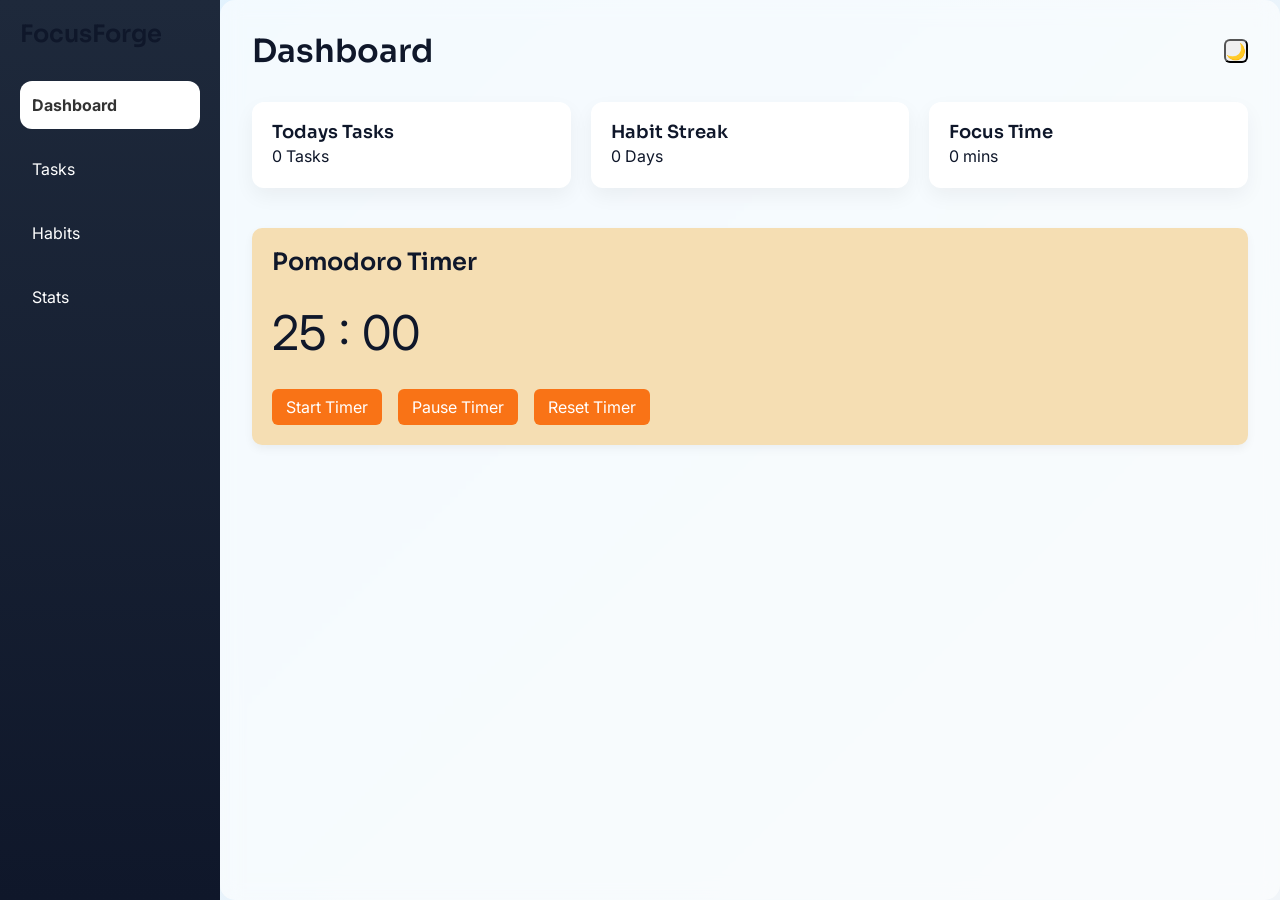
==== index.html @ 626f85b6 "Initial FocusForge project" ====
<!DOCTYPE html>
<html lang="en">
    <head>
        <meta charset="UTF-8">
        <title>FocusForge - Productivity Tracker</title>
        <link rel="preconnect" href="https://fonts.googleapis.com">
        <link rel="preconnect" href="https://fonts.gstatic.com" crossorigin>
        <link href="https://fonts.googleapis.com/css2?family=Inter:wght@400;500;600;700&family=Sora:wght@500;600;700&display=swap" rel="stylesheet">
        <link rel="stylesheet" href="css/tokens.css">
        <link rel="stylesheet" href="css/base.css">
        <link rel="stylesheet" href="css/app.css">
    </head>
    <body>
        <div class="container">
            <aside class="sidebar">
                <h2 class="logo">FocusForge</h2>
                <nav>
                    <ul>
                        <li><a href="index.html" class="active">Dashboard</a></li>
                        <li><a href="tasks.html">Tasks</a></li>
                        <li><a href="habits.html">Habits</a></li>
                        <li><a href="stats.html">Stats</a></li>
                    </ul>
                </nav>
            </aside>
            <main class="main-content">

                <header>
                    <h1>Dashboard</h1>
                    <button id="darkModeToggle" class="darkmode">🌙</button>
                </header>

                <section class="cards">
                    <div class="card">
                        <h3>Todays Tasks</h3>
                        <p id="taskCount">0 Tasks</p>
                    </div>
                    <div class="card">
                        <h3>Habit Streak</h3>
                        <p id="streakCount" class="streakCount">0 Days</p>
                    </div>
                    <div class="card">
                        <h3>Focus Time</h3> 
                        <p id="focusTime" class="focusTime">0 mins</p>
                    </div>
                </section>

                
                <section class="pomodoro">
                    <h2>Pomodoro Timer</h2>

                    <div class="timer-display">
                        <span id="minutes">25</span>  :
                        <span id="seconds">00</span>
                    </div>

                    <div class="timer-buttons">
                        <button id="startTimer">Start Timer</button>
                        <button id="pauseTimer">Pause Timer</button>
                        <button id="resetTimer">Reset Timer</button>
                    </div>
                </section>

            </main>
        </div>

        <script src="js/app.js"></script>
    </body>
</html>
---- css/tokens.css ----
/* =========================================================
   FocusForge Design Tokens
   "Forge your focus. Build your discipline."

   This file defines the entire visual foundation as CSS
   custom properties. No component styling lives here —
   base.css and app.css consume these variables instead of
   hardcoding colors/sizes, so future pages (and future
   redesign phases) inherit the same system automatically.

   THEME ARCHITECTURE
   -------------------
   :root       → light theme (default)
   body.dark   → dark theme overrides

   Every color a component needs is expressed as a semantic
   variable (e.g. --bg-surface, --text-primary) rather than
   raw hex values. Components reference the semantic name;
   only this file needs to change to re-theme the whole app.
   ========================================================= */

:root {
    /* ---------------------------------------------------
       1. BRAND PALETTE (raw values — not used directly by
          components; semantic tokens below reference these)
       --------------------------------------------------- */
    --navy-950: #020617;
    --navy-900: #0f172a;
    --navy-800: #1e293b;
    --navy-700: #334155;
    --navy-600: #475569;
    --navy-500: #64748b;

    --gold-500: #f59e0b;   /* forge-gold: primary brand accent */
    --gold-600: #d97706;   /* forge-gold hover/active           */

    --blue-400: #38bdf8;   /* secondary accent (existing brand blue) */
    --blue-500: #0ea5e9;   /* secondary accent hover                 */

    --green-500: #22c55e;
    --green-600: #16a34a;
    --orange-500: #f97316;
    --orange-600: #ea580c;
    --red-500: #ef4444;
    --red-600: #dc2626;

    --wheat: #f5deb3;      /* warm accent used by the Pomodoro card */
    --white: #ffffff;

    /* ---------------------------------------------------
       2. SEMANTIC COLOR TOKENS — LIGHT THEME (default)
       --------------------------------------------------- */
    --bg-page: linear-gradient(135deg, #e0f2fe, #f1f5f9);
    --bg-surface: var(--white);           /* cards, list items, canvas */
    --bg-surface-elevated: var(--white);  /* reserved for raised UI    */
    --bg-main-content: rgba(255, 255, 255, 0.6);
    --bg-pomodoro: var(--wheat);
    --bg-stats-summary: transparent;      /* inherits main-content bg  */

    --bg-sidebar: linear-gradient(180deg, var(--navy-800), var(--navy-900));
    --text-sidebar: var(--wheat);         /* sidebar text stays warm in both themes */

    --text-primary: var(--navy-900);
    --text-secondary: var(--navy-700);
    --text-muted: var(--navy-500);

    --border-color: #e2e8f0;

    --accent-gold: var(--gold-500);
    --accent-gold-hover: var(--gold-600);
    --accent-blue: var(--blue-400);
    --accent-blue-hover: var(--blue-500);

    --color-success: var(--green-500);
    --color-success-hover: var(--green-600);
    --color-warning: var(--orange-500);
    --color-warning-hover: var(--orange-600);
    --color-danger: var(--red-500);
    --color-danger-hover: var(--red-600);

    --input-bg: var(--white);
    --input-text: var(--text-primary);
    --input-border: #cccccc;

    --nav-link-text: var(--white);
    --nav-active-bg: var(--white);
    --nav-active-text: #333333;

    --filter-btn-bg: #e2e8f0;
    --filter-btn-text: var(--text-primary);
    --filter-btn-hover-bg: #cbd5e1;
    --filter-btn-active-bg: var(--accent-blue);
    --filter-btn-active-text: var(--white);

    --shadow-color: rgba(0, 0, 0, 0.05);
    --shadow-color-strong: rgba(0, 0, 0, 0.08);

    /* ---------------------------------------------------
       3. TYPOGRAPHY
       --------------------------------------------------- */
    --font-display: "Sora", "Segoe UI", Arial, Helvetica, sans-serif;
    --font-body: "Inter", "Segoe UI", Arial, Helvetica, sans-serif;

    --fs-h1: 2rem;        /* 32px */
    --fs-h2: 1.5rem;      /* 24px */
    --fs-h3: 1.125rem;    /* 18px */
    --fs-body: 1rem;      /* 16px */
    --fs-small: 0.875rem; /* 14px */
    --fs-xs: 0.8125rem;   /* 13px — filter buttons */
    --fs-timer: 3rem;     /* 48px — Pomodoro display */

    --fw-regular: 400;
    --fw-medium: 500;
    --fw-semibold: 600;
    --fw-bold: 700;

    --lh-tight: 1.2;
    --lh-normal: 1.5;
    --lh-relaxed: 1.7;

    /* ---------------------------------------------------
       4. SPACING SCALE
       --------------------------------------------------- */
    --space-1: 4px;
    --space-2: 8px;
    --space-3: 12px;
    --space-4: 16px;
    --space-5: 20px;
    --space-6: 24px;
    --space-7: 32px;
    --space-8: 40px;

    /* ---------------------------------------------------
       5. RADIUS SCALE
       --------------------------------------------------- */
    --radius-sm: 6px;    /* inputs, small buttons        */
    --radius-md: 10px;   /* pomodoro panel                */
    --radius-lg: 12px;   /* cards, list items              */
    --radius-xl: 15px;   /* main content panel              */
    --radius-pill: 20px; /* filter buttons                  */

    /* ---------------------------------------------------
       6. SHADOWS (restrained — 4 depths only)
       --------------------------------------------------- */
    --shadow-sm: 0 4px 10px var(--shadow-color);
    --shadow-md: 0 6px 15px var(--shadow-color);
    --shadow-lg: 0 8px 20px var(--shadow-color);
    --shadow-lg-hover: 0 12px 25px var(--shadow-color-strong);

    /* ---------------------------------------------------
       7. MOTION SCALE
       --------------------------------------------------- */
    --duration-fast: 0.15s;
    --duration-normal: 0.2s; /* matches the app's existing global transition */
    --duration-slow: 0.4s;
    --ease-standard: ease-in-out;

    /* ---------------------------------------------------
       8. FOCUS RING (accessibility)
       --------------------------------------------------- */
    --focus-ring-color: var(--gold-500);
    --focus-ring-width: 3px;
    --focus-ring-offset: 2px;

    /* ---------------------------------------------------
       9. SELECTION
       --------------------------------------------------- */
    --selection-bg: var(--gold-500);
    --selection-text: var(--navy-900);
}

/* =========================================================
   DARK THEME OVERRIDES
   Only semantic tokens are redefined here — no component
   selectors. Every component that consumes these variables
   automatically re-themes correctly.
   ========================================================= */
body.dark {
    --bg-page: linear-gradient(135deg, var(--navy-900), var(--navy-800));
    --bg-surface: var(--navy-800);
    --bg-surface-elevated: var(--navy-800);
    --bg-main-content: rgba(30, 41, 59, 0.6);
    --bg-pomodoro: var(--navy-800);
    --bg-stats-summary: var(--navy-800);

    --bg-sidebar: var(--navy-950);

    --text-primary: #f1f5f9;
    --text-secondary: #cbd5e1;
    --text-muted: rgba(241, 245, 249, 0.7);

    --border-color: var(--navy-600);

    --input-bg: var(--navy-700);
    --input-text: var(--white);
    --input-border: var(--navy-600);

    --nav-active-bg: var(--navy-700);
    --nav-active-text: #f1f5f9;

    --filter-btn-bg: var(--navy-700);
    --filter-btn-text: var(--white);
    --filter-btn-active-bg: var(--blue-500);
    --filter-btn-active-text: var(--white);

    --shadow-color: rgba(0, 0, 0, 0.25);
    --shadow-color-strong: rgba(0, 0, 0, 0.35);
}
---- css/base.css ----
/* =========================================================
   FocusForge Base Styles
   Shared, foundational rules only. No page-specific or
   app-shell-specific layout here — that belongs in app.css
   (and later landing.css). Everything below consumes tokens
   from tokens.css rather than hardcoding values.
   ========================================================= */

/* ---------- Box sizing & global transition ---------- */
* {
    margin: 0;
    padding: 0;
    box-sizing: border-box;
    transition: background-color var(--duration-normal) var(--ease-standard),
                color var(--duration-normal) var(--ease-standard),
                border-color var(--duration-normal) var(--ease-standard),
                box-shadow var(--duration-normal) var(--ease-standard),
                transform var(--duration-normal) var(--ease-standard);
}

/* ---------- Body defaults ---------- */
body {
    font-family: var(--font-body);
    font-size: var(--fs-body);
    line-height: var(--lh-normal);
    font-weight: var(--fw-regular);
    color: var(--text-primary);
    background: var(--bg-page);
}

/* ---------- Headings ---------- */
h1, h2, h3, h4, h5, h6 {
    font-family: var(--font-display);
    font-weight: var(--fw-semibold);
    line-height: var(--lh-tight);
    color: var(--text-primary);
}

h1 { font-size: var(--fs-h1); }
h2 { font-size: var(--fs-h2); }
h3 { font-size: var(--fs-h3); }

/* ---------- Links ---------- */
a {
    color: inherit;
    text-decoration: none;
}

/* ---------- Buttons (generic reset; component color/spacing
   rules live in app.css / landing.css) ---------- */
button {
    font-family: var(--font-body);
    font-size: var(--fs-body);
    border-radius: var(--radius-sm);
    cursor: pointer;
}

button:disabled {
    cursor: not-allowed;
    opacity: 0.6;
}

/* ---------- Form controls ---------- */
input,
select,
textarea {
    font-family: var(--font-body);
    font-size: var(--fs-body);
    color: var(--input-text);
    background: var(--input-bg);
}

/* ---------- Accessible focus states ---------- */
a:focus-visible,
button:focus-visible,
input:focus-visible,
select:focus-visible,
textarea:focus-visible,
[tabindex]:focus-visible {
    outline: var(--focus-ring-width) solid var(--focus-ring-color);
    outline-offset: var(--focus-ring-offset);
}

/* ---------- Selection ---------- */
::selection {
    background: var(--selection-bg);
    color: var(--selection-text);
}

/* ---------- Accessibility utility ---------- */
.sr-only {
    position: absolute;
    width: 1px;
    height: 1px;
    padding: 0;
    margin: -1px;
    overflow: hidden;
    clip: rect(0, 0, 0, 0);
    white-space: nowrap;
    border: 0;
}
---- css/app.css ----
/* =========================================================
   FocusForge App Shell Styles
   Migrated from the original style.css. Structure and
   appearance are preserved; hardcoded colors are replaced
   with tokens from tokens.css so dark mode no longer needs
   duplicated component-level overrides.

   NOTE on migration fixes (see Phase 1 analysis):
   - The old ".task-filters" rule never matched any element
     (the HTML uses ".tasks-filters") and has been dropped as
     dead CSS. ".filter-btn" spacing/sizing is unaffected.
   - The old dark-mode selector ".filter-btn.activate" never
     matched real markup (JS/CSS elsewhere use ".active").
     The active filter button is now themed correctly in dark
     mode via --filter-btn-active-bg / --filter-btn-active-text.
   No layout, spacing, or visual arrangement has changed.
   ========================================================= */

/* ---------- LAYOUT ---------- */
.container {
    display: flex;
    height: 100vh;
}

.sidebar {
    width: 220px;
    background: var(--bg-sidebar);
    color: var(--text-sidebar);
    padding: var(--space-5);
}

.logo {
    margin-bottom: var(--space-7);
}

.sidebar ul {
    list-style: none;
}

.sidebar ul li {
    margin: var(--space-4) 0;
}

.sidebar a {
    text-decoration: none;
    color: var(--nav-link-text);
    display: block;
    padding: var(--space-3);
    border-radius: var(--radius-lg);
}

.sidebar a:hover {
    background-color: rgba(255, 255, 255, 0.2);
}

.sidebar a.active {
    background-color: var(--nav-active-bg);
    color: var(--nav-active-text);
    font-weight: var(--fw-bold);
}

.main-content {
    flex: 1;
    padding: var(--space-7);
    background: var(--bg-main-content);
    backdrop-filter: blur(10px);
    border-radius: var(--radius-xl);
}

header {
    display: flex;
    justify-content: space-between;
    align-items: center;
    margin-bottom: var(--space-7);
}

/* ---------- DASHBOARD CARDS ---------- */
.cards {
    display: flex;
    gap: var(--space-5);
}

.card {
    background: var(--bg-surface);
    color: var(--text-primary);
    padding: var(--space-5);
    flex: 1;
    border-radius: var(--radius-lg);
    box-shadow: var(--shadow-lg);
}

.card:hover {
    transform: translateY(-4px);
    box-shadow: var(--shadow-lg-hover);
}

/* ---------- TASK & HABIT INPUT SECTION ---------- */
.task-input,
.habit-input {
    display: flex;
    gap: var(--space-3);
    margin: var(--space-5) 0;
    padding: var(--space-4);
    border-radius: var(--radius-lg);
}

.task-input input,
.habit-input input {
    flex: 1;
    padding: var(--space-3);
    border-radius: var(--radius-sm);
    border: 1px solid var(--input-border);
}

.task-input button {
    padding: var(--space-3) var(--space-4);
    border: none;
    background-color: var(--accent-blue);
    color: var(--white);
    border-radius: var(--radius-sm);
}

.task-input button:hover {
    background-color: var(--accent-blue-hover);
}

.habit-input button {
    padding: var(--space-3) var(--space-4);
    border: none;
    background-color: var(--color-success);
    color: var(--white);
    border-radius: var(--radius-sm);
}

.habit-input button:hover {
    background-color: var(--color-success-hover);
}

/* ---------- TASK & HABIT LIST ---------- */
#taskList,
#habitList {
    list-style: none;
}

#taskList li,
#habitList li {
    background: var(--bg-surface);
    color: var(--text-primary);
    padding: var(--space-3);
    margin-bottom: var(--space-3);
    border-radius: var(--radius-sm);
    display: flex;
    justify-content: space-between;
    align-items: center;
}

#taskList li:hover,
#habitList li:hover {
    transform: scale(1.02);
}

.completed {
    text-decoration: line-through;
    opacity: 0.5;
}

/* ---------- POMODORO ---------- */
.pomodoro {
    margin-top: var(--space-8);
    background: var(--bg-pomodoro);
    color: var(--text-primary);
    padding: var(--space-5);
    border-radius: var(--radius-md);
    box-shadow: var(--shadow-sm);
}

.timer-display {
    font-size: var(--fs-timer);
    margin: var(--space-5) 0;
}

.timer-buttons button {
    margin-right: var(--space-3);
    padding: var(--space-2) 14px;
    border: none;
    border-radius: var(--radius-sm);
    background-color: var(--color-warning);
    color: var(--white);
}

.timer-buttons button:hover {
    background-color: var(--color-warning-hover);
}

/* ---------- STATS / CHART ---------- */
.stats-summary p {
    margin-bottom: var(--space-2);
    font-size: var(--fs-body);
}

.stats-summary {
    background: var(--bg-stats-summary);
    color: var(--text-primary);
    margin-bottom: var(--space-7);
    padding: var(--space-5);
    border-radius: var(--radius-lg);
    box-shadow: var(--shadow-md);
}

canvas {
    margin-top: var(--space-7);
    background: var(--bg-surface);
    padding: var(--space-5);
    border-radius: var(--radius-md);
}

/* ---------- EMPTY MESSAGE ---------- */
#emptyMessage {
    margin-top: var(--space-4);
    color: var(--text-muted);
    opacity: 0.7;
}

/* ---------- TASK FILTER BUTTONS ---------- */
.tasks-filters {
    display: flex;
    gap: var(--space-3);
    margin-bottom: var(--space-5);
}

.filter-btn {
    padding: var(--space-2) var(--space-4);
    border: none;
    border-radius: var(--radius-pill);
    background-color: var(--filter-btn-bg);
    color: var(--filter-btn-text);
    font-size: var(--fs-xs);
    font-weight: var(--fw-medium);
}

.filter-btn:hover {
    background-color: var(--filter-btn-hover-bg);
}

.filter-btn.active {
    background-color: var(--filter-btn-active-bg);
    color: var(--filter-btn-active-text);
}

/* ---------- RESPONSIVE ---------- */
@media (max-width: 768px) {
    .container {
        flex-direction: column;
        height: auto;
    }

    .sidebar {
        width: 100%;
        display: flex;
        justify-content: space-around;
    }

    .main-content {
        padding: var(--space-4);
    }

    .cards {
        flex-direction: column;
    }
}
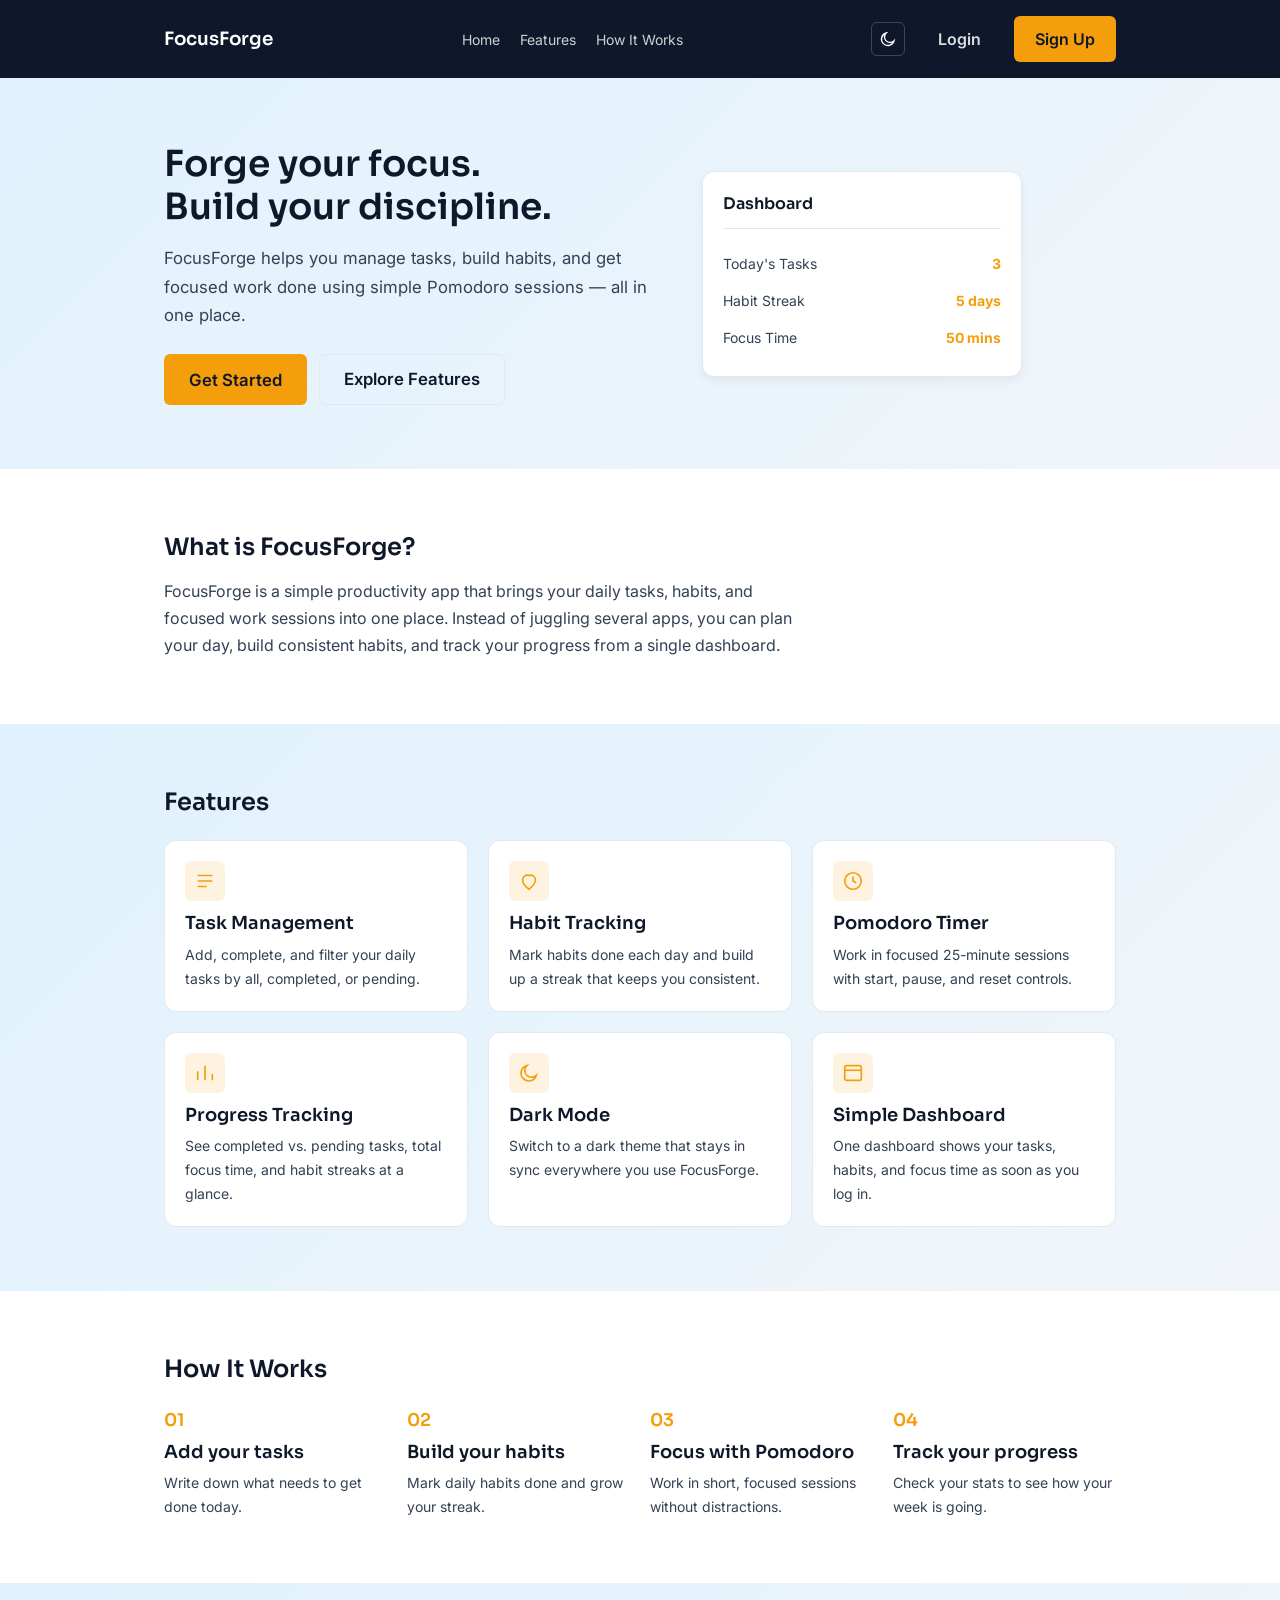
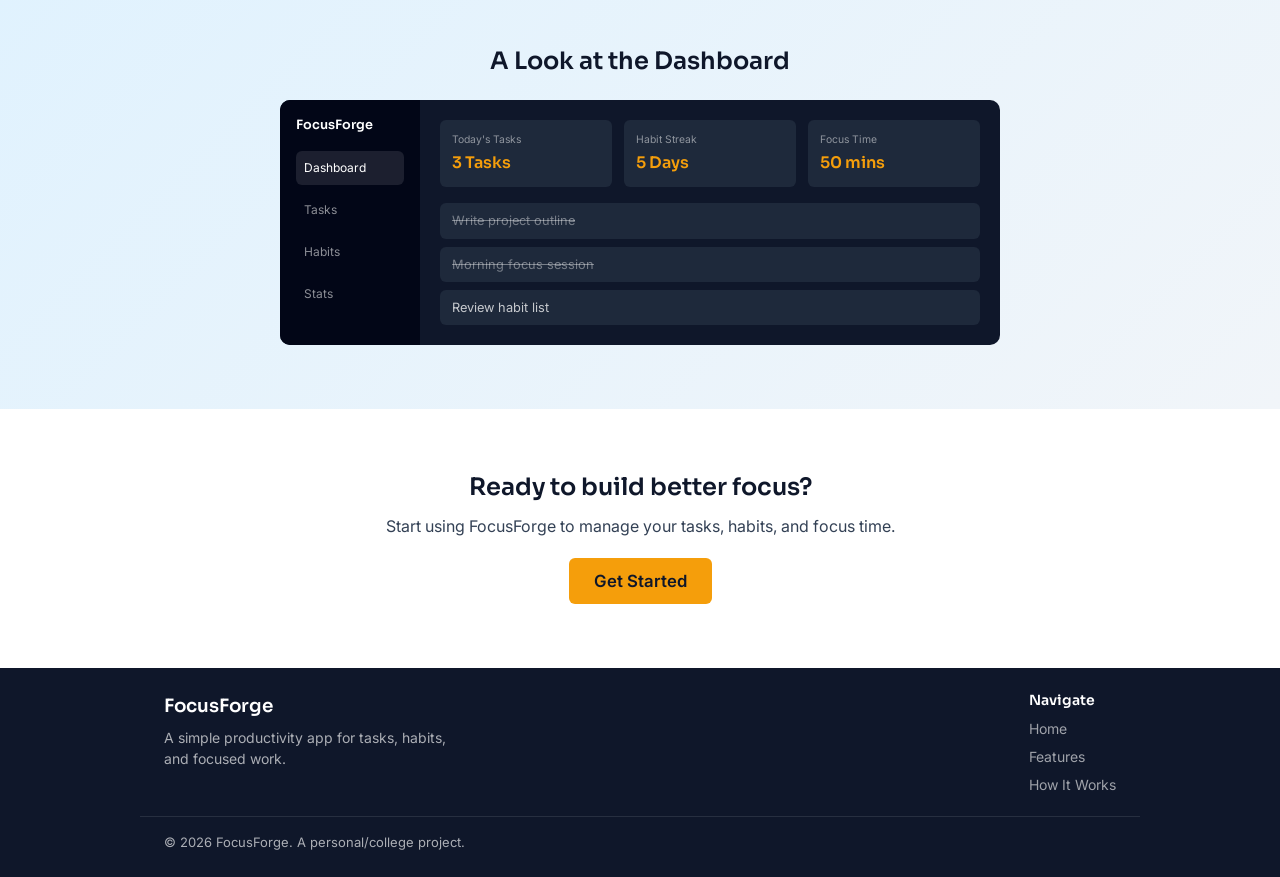
==== commit 77733816: "FocusForge redesign and Pomodoro improvements." ====
--- a/index.html
+++ b/index.html
@@ -1,69 +1,348 @@
 <!DOCTYPE html>
 <html lang="en">
-    <head>
-        <meta charset="UTF-8">
-        <title>FocusForge - Productivity Tracker</title>
-        <link rel="preconnect" href="https://fonts.googleapis.com">
-        <link rel="preconnect" href="https://fonts.gstatic.com" crossorigin>
-        <link href="https://fonts.googleapis.com/css2?family=Inter:wght@400;500;600;700&family=Sora:wght@500;600;700&display=swap" rel="stylesheet">
-        <link rel="stylesheet" href="css/tokens.css">
-        <link rel="stylesheet" href="css/base.css">
-        <link rel="stylesheet" href="css/app.css">
-    </head>
-    <body>
-        <div class="container">
-            <aside class="sidebar">
-                <h2 class="logo">FocusForge</h2>
-                <nav>
-                    <ul>
-                        <li><a href="index.html" class="active">Dashboard</a></li>
-                        <li><a href="tasks.html">Tasks</a></li>
-                        <li><a href="habits.html">Habits</a></li>
-                        <li><a href="stats.html">Stats</a></li>
-                    </ul>
-                </nav>
-            </aside>
-            <main class="main-content">
-
-                <header>
-                    <h1>Dashboard</h1>
-                    <button id="darkModeToggle" class="darkmode">🌙</button>
-                </header>
-
-                <section class="cards">
-                    <div class="card">
-                        <h3>Todays Tasks</h3>
-                        <p id="taskCount">0 Tasks</p>
+<head>
+    <meta charset="UTF-8">
+    <meta name="viewport" content="width=device-width, initial-scale=1.0">
+    <title>FocusForge — Forge Your Focus</title>
+    <meta name="description" content="FocusForge is a simple productivity app for managing tasks, habits and focused work sessions.">
+    <link rel="preconnect" href="https://fonts.googleapis.com">
+    <link rel="preconnect" href="https://fonts.gstatic.com" crossorigin>
+    <link href="https://fonts.googleapis.com/css2?family=Inter:wght@400;500;600;700&family=Sora:wght@500;600;700&display=swap" rel="stylesheet">
+    <link rel="stylesheet" href="css/tokens.css">
+    <link rel="stylesheet" href="css/base.css">
+    <link rel="stylesheet" href="css/landing.css">
+</head>
+<body>
+
+    <!-- ============ NAVIGATION ============ -->
+    <header class="site-header">
+        <div class="nav-inner">
+            <a href="#home" class="brand">FocusForge</a>
+
+            <nav class="primary-nav" aria-label="Primary">
+                <ul>
+                    <li><a href="#home">Home</a></li>
+                    <li><a href="#features">Features</a></li>
+                    <li><a href="#how-it-works">How It Works</a></li>
+                </ul>
+            </nav>
+
+            <div class="nav-actions">
+                <button type="button" id="themeToggle" class="theme-toggle" aria-label="Switch to dark theme" aria-pressed="false">
+                    <svg class="icon-moon" viewBox="0 0 24 24" width="18" height="18" fill="none" stroke="currentColor" stroke-width="1.8" aria-hidden="true"><path d="M20 14.5A8.5 8.5 0 1 1 9.5 4a6.5 6.5 0 0 0 10.5 10.5Z"/></svg>
+                    <svg class="icon-sun" viewBox="0 0 24 24" width="18" height="18" fill="none" stroke="currentColor" stroke-width="1.8" aria-hidden="true"><circle cx="12" cy="12" r="4"/><path d="M12 2v3M12 19v3M4.2 4.2l2.1 2.1M17.7 17.7l2.1 2.1M2 12h3M19 12h3M4.2 19.8l2.1-2.1M17.7 6.3l2.1-2.1"/></svg>
+                </button>
+
+                <button type="button" class="btn btn-text" data-open-modal="loginModal">Login</button>
+                <button type="button" class="btn btn-primary" data-open-modal="signupModal">Sign Up</button>
+
+                <button type="button" id="mobileNavToggle" class="mobile-nav-toggle" aria-label="Open menu" aria-expanded="false" aria-controls="mobileNav">
+                    <span></span><span></span><span></span>
+                </button>
+            </div>
+        </div>
+
+        <!-- Mobile navigation panel -->
+        <nav id="mobileNav" class="mobile-nav" aria-label="Mobile" hidden>
+            <ul>
+                <li><a href="#home" class="mobile-nav-link">Home</a></li>
+                <li><a href="#features" class="mobile-nav-link">Features</a></li>
+                <li><a href="#how-it-works" class="mobile-nav-link">How It Works</a></li>
+            </ul>
+            <div class="mobile-nav-actions">
+                <button type="button" class="btn btn-secondary" data-open-modal="loginModal">Login</button>
+                <button type="button" class="btn btn-primary" data-open-modal="signupModal">Sign Up</button>
+            </div>
+        </nav>
+    </header>
+
+    <main>
+        <!-- ============ HERO ============ -->
+        <section id="home" class="hero">
+            <div class="hero-inner">
+                <div class="hero-copy reveal">
+                    <h1>Forge your focus.<br>Build your discipline.</h1>
+                    <p class="hero-sub">
+                        FocusForge helps you manage tasks, build habits, and get focused
+                        work done using simple Pomodoro sessions — all in one place.
+                    </p>
+                    <div class="hero-actions">
+                        <button type="button" class="btn btn-primary btn-lg" data-open-modal="signupModal">Get Started</button>
+                        <a href="#features" class="btn btn-secondary btn-lg">Explore Features</a>
                     </div>
-                    <div class="card">
-                        <h3>Habit Streak</h3>
-                        <p id="streakCount" class="streakCount">0 Days</p>
+                </div>
+
+                <div class="hero-visual reveal" aria-hidden="true">
+                    <div class="mini-preview">
+                        <div class="mini-preview-header">Dashboard</div>
+                        <div class="mini-preview-row">
+                            <span>Today's Tasks</span>
+                            <strong>3</strong>
+                        </div>
+                        <div class="mini-preview-row">
+                            <span>Habit Streak</span>
+                            <strong>5 days</strong>
+                        </div>
+                        <div class="mini-preview-row">
+                            <span>Focus Time</span>
+                            <strong>50 mins</strong>
+                        </div>
                     </div>
-                    <div class="card">
-                        <h3>Focus Time</h3> 
-                        <p id="focusTime" class="focusTime">0 mins</p>
+                </div>
+            </div>
+        </section>
+
+        <!-- ============ WHAT IS FOCUSFORGE ============ -->
+        <section id="about" class="what-is">
+            <div class="section-inner">
+                <h2>What is FocusForge?</h2>
+                <p>
+                    FocusForge is a simple productivity app that brings your daily tasks,
+                    habits, and focused work sessions into one place. Instead of juggling
+                    several apps, you can plan your day, build consistent habits, and track
+                    your progress from a single dashboard.
+                </p>
+            </div>
+        </section>
+
+        <!-- ============ FEATURES ============ -->
+        <section id="features" class="features">
+            <div class="section-inner">
+                <h2>Features</h2>
+                <div class="feature-grid">
+
+                    <article class="feature-card">
+                        <span class="feature-icon" aria-hidden="true">
+                            <svg viewBox="0 0 24 24" width="22" height="22" fill="none" stroke="currentColor" stroke-width="1.8"><path d="M4 6h16M4 12h16M4 18h10"/></svg>
+                        </span>
+                        <h3>Task Management</h3>
+                        <p>Add, complete, and filter your daily tasks by all, completed, or pending.</p>
+                    </article>
+
+                    <article class="feature-card">
+                        <span class="feature-icon" aria-hidden="true">
+                            <svg viewBox="0 0 24 24" width="22" height="22" fill="none" stroke="currentColor" stroke-width="1.8"><path d="M12 21c-4-3-7-6.5-7-10.5A5 5 0 0 1 12 6a5 5 0 0 1 7 4.5c0 4-3 7.5-7 10.5Z"/></svg>
+                        </span>
+                        <h3>Habit Tracking</h3>
+                        <p>Mark habits done each day and build up a streak that keeps you consistent.</p>
+                    </article>
+
+                    <article class="feature-card">
+                        <span class="feature-icon" aria-hidden="true">
+                            <svg viewBox="0 0 24 24" width="22" height="22" fill="none" stroke="currentColor" stroke-width="1.8"><circle cx="12" cy="12" r="9"/><path d="M12 7v5l3.5 2"/></svg>
+                        </span>
+                        <h3>Pomodoro Timer</h3>
+                        <p>Work in focused 25-minute sessions with start, pause, and reset controls.</p>
+                    </article>
+
+                    <article class="feature-card">
+                        <span class="feature-icon" aria-hidden="true">
+                            <svg viewBox="0 0 24 24" width="22" height="22" fill="none" stroke="currentColor" stroke-width="1.8"><path d="M4 20V10M12 20V4M20 20v-7"/></svg>
+                        </span>
+                        <h3>Progress Tracking</h3>
+                        <p>See completed vs. pending tasks, total focus time, and habit streaks at a glance.</p>
+                    </article>
+
+                    <article class="feature-card">
+                        <span class="feature-icon" aria-hidden="true">
+                            <svg viewBox="0 0 24 24" width="22" height="22" fill="none" stroke="currentColor" stroke-width="1.8"><path d="M20 14.5A8.5 8.5 0 1 1 9.5 4a6.5 6.5 0 0 0 10.5 10.5Z"/></svg>
+                        </span>
+                        <h3>Dark Mode</h3>
+                        <p>Switch to a dark theme that stays in sync everywhere you use FocusForge.</p>
+                    </article>
+
+                    <article class="feature-card">
+                        <span class="feature-icon" aria-hidden="true">
+                            <svg viewBox="0 0 24 24" width="22" height="22" fill="none" stroke="currentColor" stroke-width="1.8"><rect x="3" y="4" width="18" height="16" rx="2"/><path d="M3 9h18"/></svg>
+                        </span>
+                        <h3>Simple Dashboard</h3>
+                        <p>One dashboard shows your tasks, habits, and focus time as soon as you log in.</p>
+                    </article>
+
+                </div>
+            </div>
+        </section>
+
+        <!-- ============ HOW IT WORKS ============ -->
+        <section id="how-it-works" class="how-it-works">
+            <div class="section-inner">
+                <h2>How It Works</h2>
+                <ol class="steps">
+                    <li class="step">
+                        <span class="step-number">01</span>
+                        <h3>Add your tasks</h3>
+                        <p>Write down what needs to get done today.</p>
+                    </li>
+                    <li class="step">
+                        <span class="step-number">02</span>
+                        <h3>Build your habits</h3>
+                        <p>Mark daily habits done and grow your streak.</p>
+                    </li>
+                    <li class="step">
+                        <span class="step-number">03</span>
+                        <h3>Focus with Pomodoro</h3>
+                        <p>Work in short, focused sessions without distractions.</p>
+                    </li>
+                    <li class="step">
+                        <span class="step-number">04</span>
+                        <h3>Track your progress</h3>
+                        <p>Check your stats to see how your week is going.</p>
+                    </li>
+                </ol>
+            </div>
+        </section>
+
+        <!-- ============ PRODUCT PREVIEW ============ -->
+        <section class="product-preview">
+            <div class="section-inner">
+                <h2>A Look at the Dashboard</h2>
+                <div class="app-preview" aria-hidden="true">
+                    <div class="app-preview-sidebar">
+                        <span class="app-preview-logo">FocusForge</span>
+                        <span class="app-preview-link is-active">Dashboard</span>
+                        <span class="app-preview-link">Tasks</span>
+                        <span class="app-preview-link">Habits</span>
+                        <span class="app-preview-link">Stats</span>
                     </div>
-                </section>
-
-                
-                <section class="pomodoro">
-                    <h2>Pomodoro Timer</h2>
-
-                    <div class="timer-display">
-                        <span id="minutes">25</span>  :
-                        <span id="seconds">00</span>
+                    <div class="app-preview-main">
+                        <div class="app-preview-cards">
+                            <div class="app-preview-card">
+                                <span class="app-preview-label">Today's Tasks</span>
+                                <span class="app-preview-value">3 Tasks</span>
+                            </div>
+                            <div class="app-preview-card">
+                                <span class="app-preview-label">Habit Streak</span>
+                                <span class="app-preview-value">5 Days</span>
+                            </div>
+                            <div class="app-preview-card">
+                                <span class="app-preview-label">Focus Time</span>
+                                <span class="app-preview-value">50 mins</span>
+                            </div>
+                        </div>
+                        <ul class="app-preview-tasks">
+                            <li class="is-done">Write project outline</li>
+                            <li class="is-done">Morning focus session</li>
+                            <li>Review habit list</li>
+                        </ul>
                     </div>
-
-                    <div class="timer-buttons">
-                        <button id="startTimer">Start Timer</button>
-                        <button id="pauseTimer">Pause Timer</button>
-                        <button id="resetTimer">Reset Timer</button>
-                    </div>
-                </section>
-
-            </main>
-        </div>
-
-        <script src="js/app.js"></script>
-    </body>
-</html>+                </div>
+                <p class="sr-only">Simplified preview of the FocusForge dashboard with sample tasks and stats.</p>
+            </div>
+        </section>
+
+        <!-- ============ FINAL CTA ============ -->
+        <section class="final-cta">
+            <div class="section-inner final-cta-inner">
+                <h2>Ready to build better focus?</h2>
+                <p>Start using FocusForge to manage your tasks, habits, and focus time.</p>
+                <button type="button" class="btn btn-primary btn-lg" data-open-modal="signupModal">Get Started</button>
+            </div>
+        </section>
+    </main>
+
+    <!-- ============ FOOTER ============ -->
+    <footer class="site-footer">
+        <div class="section-inner footer-grid">
+            <div class="footer-brand">
+                <span class="brand">FocusForge</span>
+                <p>A simple productivity app for tasks, habits, and focused work.</p>
+            </div>
+
+            <div class="footer-column">
+                <h3>Navigate</h3>
+                <ul>
+                    <li><a href="#home">Home</a></li>
+                    <li><a href="#features">Features</a></li>
+                    <li><a href="#how-it-works">How It Works</a></li>
+                </ul>
+            </div>
+        </div>
+        <div class="section-inner footer-bottom">
+            <p>© 2026 FocusForge. A personal/college project.</p>
+        </div>
+    </footer>
+
+    <!-- ============ MODAL OVERLAY ============ -->
+    <div id="modalOverlay" class="modal-overlay" hidden></div>
+
+    <!-- ============ LOGIN MODAL ============ -->
+    <div id="loginModal" class="modal" role="dialog" aria-modal="true" aria-labelledby="loginModalTitle" hidden>
+        <div class="modal-panel">
+            <button type="button" class="modal-close" data-close-modal aria-label="Close dialog">✕</button>
+
+            <h2 id="loginModalTitle">Log In</h2>
+            <p class="modal-note">This is a frontend-only prototype. No account exists yet.</p>
+
+            <form id="loginForm" novalidate>
+                <div class="form-field">
+                    <label for="loginEmail">Email</label>
+                    <input type="email" id="loginEmail" name="email" autocomplete="email" required>
+                    <span class="form-error" id="loginEmailError" aria-live="polite"></span>
+                </div>
+                <div class="form-field">
+                    <label for="loginPassword">Password</label>
+                    <input type="password" id="loginPassword" name="password" autocomplete="current-password" required>
+                    <span class="form-error" id="loginPasswordError" aria-live="polite"></span>
+                </div>
+
+                <p class="form-success" id="loginSuccess" aria-live="polite" hidden>
+                    Login successful! Opening FocusForge...
+                </p>
+
+                <button type="submit" class="btn btn-primary btn-block">Log In</button>
+            </form>
+
+            <p class="modal-switch">
+                Don't have an account?
+                <button type="button" class="link-button" data-switch-modal="signupModal">Sign up</button>
+            </p>
+        </div>
+    </div>
+
+    <!-- ============ SIGN UP MODAL ============ -->
+    <div id="signupModal" class="modal" role="dialog" aria-modal="true" aria-labelledby="signupModalTitle" hidden>
+        <div class="modal-panel">
+            <button type="button" class="modal-close" data-close-modal aria-label="Close dialog">✕</button>
+
+            <h2 id="signupModalTitle">Sign Up</h2>
+            <p class="modal-note">This is a frontend-only prototype. No account is created.</p>
+
+            <form id="signupForm" novalidate>
+                <div class="form-field">
+                    <label for="signupName">Name</label>
+                    <input type="text" id="signupName" name="name" autocomplete="name" required>
+                    <span class="form-error" id="signupNameError" aria-live="polite"></span>
+                </div>
+                <div class="form-field">
+                    <label for="signupEmail">Email</label>
+                    <input type="email" id="signupEmail" name="email" autocomplete="email" required>
+                    <span class="form-error" id="signupEmailError" aria-live="polite"></span>
+                </div>
+                <div class="form-field">
+                    <label for="signupPassword">Password</label>
+                    <input type="password" id="signupPassword" name="password" autocomplete="new-password" required minlength="8">
+                    <span class="form-error" id="signupPasswordError" aria-live="polite"></span>
+                </div>
+                <div class="form-field">
+                    <label for="signupConfirmPassword">Confirm password</label>
+                    <input type="password" id="signupConfirmPassword" name="confirmPassword" autocomplete="new-password" required>
+                    <span class="form-error" id="signupConfirmPasswordError" aria-live="polite"></span>
+                </div>
+
+                <p class="form-success" id="signupSuccess" aria-live="polite" hidden>
+                    Form looks good — this is just a frontend prototype, so no account was created.
+                </p>
+
+                <button type="submit" class="btn btn-primary btn-block">Sign Up</button>
+            </form>
+
+            <p class="modal-switch">
+                Already have an account?
+                <button type="button" class="link-button" data-switch-modal="loginModal">Log in</button>
+            </p>
+        </div>
+    </div>
+
+    <script src="js/landing.js"></script>
+</body>
+</html>
--- a/css/landing.css
+++ b/css/landing.css
@@ -0,0 +1,770 @@
+/* =========================================================
+   FocusForge Landing Page Styles (simplified)
+   Landing-only CSS, loaded only by index.html. Uses the same
+   tokens.css variables as the rest of the site, so light/dark
+   mode applies consistently across the whole landing page.
+
+   The navigation bar is the one exception: it stays a solid
+   dark color in both themes, the same way the app's sidebar
+   (in app.css) is always dark regardless of light/dark mode.
+   ========================================================= */
+
+/* ---------- Layout ---------- */
+.section-inner {
+    max-width: 1000px;
+    margin: 0 auto;
+    padding: 0 var(--space-6);
+}
+
+section {
+    padding: 64px 0;
+}
+
+@media (max-width: 640px) {
+    section { padding: 40px 0; }
+    .section-inner { padding: 0 var(--space-4); }
+}
+
+/* ---------- Simple reveal-on-scroll (fade only) ---------- */
+.reveal {
+    opacity: 0;
+    transition: opacity var(--duration-slow) var(--ease-standard);
+}
+
+.reveal.is-visible {
+    opacity: 1;
+}
+
+@media (prefers-reduced-motion: reduce) {
+    .reveal {
+        opacity: 1;
+        transition: none;
+    }
+}
+
+/* ---------- Buttons ---------- */
+.btn {
+    display: inline-flex;
+    align-items: center;
+    justify-content: center;
+    font-family: var(--font-body);
+    font-weight: var(--fw-semibold);
+    font-size: var(--fs-body);
+    padding: var(--space-3) var(--space-5);
+    border-radius: var(--radius-sm);
+    border: 1px solid transparent;
+    cursor: pointer;
+}
+
+.btn-primary {
+    background-color: var(--accent-gold);
+    color: var(--navy-900);
+}
+
+.btn-primary:hover {
+    background-color: var(--accent-gold-hover);
+}
+
+.btn-secondary {
+    background-color: transparent;
+    color: inherit;
+    border-color: var(--border-color);
+}
+
+.btn-secondary:hover {
+    border-color: var(--accent-gold);
+}
+
+.btn-text {
+    background: transparent;
+    color: inherit;
+}
+
+.btn-lg {
+    padding: var(--space-3) var(--space-6);
+    font-size: 1.05rem;
+}
+
+.btn-block {
+    width: 100%;
+}
+
+.link-button {
+    background: none;
+    border: none;
+    padding: 0;
+    color: var(--accent-gold);
+    font-weight: var(--fw-semibold);
+    text-decoration: underline;
+    cursor: pointer;
+}
+
+/* =========================================================
+   NAVIGATION (always dark, like the app sidebar)
+   ========================================================= */
+.site-header {
+    position: sticky;
+    top: 0;
+    z-index: 40;
+    background: var(--navy-900);
+    color: var(--white);
+}
+
+.nav-inner {
+    max-width: 1000px;
+    margin: 0 auto;
+    padding: var(--space-4) var(--space-6);
+    display: flex;
+    align-items: center;
+    justify-content: space-between;
+    gap: var(--space-5);
+}
+
+.brand {
+    font-family: var(--font-display);
+    font-weight: var(--fw-semibold);
+    font-size: 1.15rem;
+    color: var(--white);
+}
+
+.primary-nav ul {
+    list-style: none;
+    display: flex;
+    gap: var(--space-5);
+}
+
+.primary-nav a {
+    color: rgba(255, 255, 255, 0.8);
+    font-size: var(--fs-small);
+}
+
+.primary-nav a:hover {
+    color: var(--white);
+}
+
+.nav-actions {
+    display: flex;
+    align-items: center;
+    gap: var(--space-3);
+}
+
+.theme-toggle {
+    display: inline-flex;
+    align-items: center;
+    justify-content: center;
+    width: 34px;
+    height: 34px;
+    border-radius: var(--radius-sm);
+    background: transparent;
+    border: 1px solid rgba(255, 255, 255, 0.2);
+    color: var(--white);
+}
+
+.theme-toggle:hover {
+    border-color: var(--accent-gold);
+}
+
+.theme-toggle .icon-sun { display: none; }
+body.dark .theme-toggle .icon-moon { display: none; }
+body.dark .theme-toggle .icon-sun { display: inline-block; }
+
+.nav-actions .btn-text {
+    color: rgba(255, 255, 255, 0.85);
+}
+
+.mobile-nav-toggle {
+    display: none;
+    width: 34px;
+    height: 34px;
+    background: transparent;
+    border: none;
+    flex-direction: column;
+    justify-content: center;
+    align-items: center;
+    gap: 5px;
+}
+
+.mobile-nav-toggle span {
+    display: block;
+    width: 20px;
+    height: 2px;
+    background: var(--white);
+}
+
+.mobile-nav {
+    display: none;
+    flex-direction: column;
+    background: var(--navy-900);
+    padding: var(--space-4) var(--space-6) var(--space-5);
+}
+
+.mobile-nav[data-open="true"] {
+    display: flex;
+}
+
+.mobile-nav ul {
+    list-style: none;
+    display: flex;
+    flex-direction: column;
+    gap: var(--space-2);
+    margin-bottom: var(--space-4);
+}
+
+.mobile-nav-link {
+    display: block;
+    padding: var(--space-3) 0;
+    color: var(--white);
+    border-bottom: 1px solid rgba(255, 255, 255, 0.1);
+}
+
+.mobile-nav-actions {
+    display: flex;
+    gap: var(--space-3);
+}
+
+.mobile-nav-actions .btn {
+    flex: 1;
+}
+
+@media (max-width: 800px) {
+    .primary-nav,
+    .nav-actions .btn-text,
+    .nav-actions .btn-primary {
+        display: none;
+    }
+    .mobile-nav-toggle {
+        display: inline-flex;
+    }
+}
+
+/* =========================================================
+   HERO
+   ========================================================= */
+.hero {
+    background: var(--bg-page);
+    color: var(--text-primary);
+    padding-top: 64px;
+    padding-bottom: 64px;
+}
+
+.hero-inner {
+    max-width: 1000px;
+    margin: 0 auto;
+    padding: 0 var(--space-6);
+    display: grid;
+    grid-template-columns: 1.1fr 0.9fr;
+    gap: var(--space-7);
+    align-items: center;
+}
+
+.hero-copy h1 {
+    font-size: 2.25rem;
+    margin-bottom: var(--space-4);
+}
+
+.hero-sub {
+    font-size: 1.05rem;
+    line-height: var(--lh-relaxed);
+    color: var(--text-secondary);
+    max-width: 46ch;
+    margin-bottom: var(--space-6);
+}
+
+.hero-actions {
+    display: flex;
+    gap: var(--space-3);
+    flex-wrap: wrap;
+}
+
+/* Simple hero preview card - a static snapshot, no animation */
+.mini-preview {
+    background: var(--bg-surface);
+    border: 1px solid var(--border-color);
+    border-radius: var(--radius-lg);
+    box-shadow: var(--shadow-sm);
+    padding: var(--space-5);
+    max-width: 320px;
+}
+
+.mini-preview-header {
+    font-family: var(--font-display);
+    font-weight: var(--fw-semibold);
+    margin-bottom: var(--space-4);
+    padding-bottom: var(--space-3);
+    border-bottom: 1px solid var(--border-color);
+}
+
+.mini-preview-row {
+    display: flex;
+    justify-content: space-between;
+    padding: var(--space-2) 0;
+    font-size: var(--fs-small);
+    color: var(--text-secondary);
+}
+
+.mini-preview-row strong {
+    color: var(--accent-gold);
+}
+
+@media (max-width: 860px) {
+    .hero-inner {
+        grid-template-columns: 1fr;
+    }
+    .mini-preview {
+        max-width: 100%;
+    }
+}
+
+@media (max-width: 560px) {
+    .hero-copy h1 {
+        font-size: 1.75rem;
+    }
+    .hero-actions .btn {
+        width: 100%;
+    }
+}
+
+/* =========================================================
+   WHAT IS FOCUSFORGE
+   ========================================================= */
+.what-is {
+    background: var(--bg-surface);
+    color: var(--text-primary);
+}
+
+.what-is h2 {
+    margin-bottom: var(--space-4);
+}
+
+.what-is p {
+    color: var(--text-secondary);
+    line-height: var(--lh-relaxed);
+    max-width: 65ch;
+}
+
+/* =========================================================
+   FEATURES
+   ========================================================= */
+.features {
+    background: var(--bg-page);
+    color: var(--text-primary);
+}
+
+.features h2 {
+    margin-bottom: var(--space-6);
+}
+
+.feature-grid {
+    display: grid;
+    grid-template-columns: repeat(3, 1fr);
+    gap: var(--space-5);
+}
+
+.feature-card {
+    background: var(--bg-surface);
+    border: 1px solid var(--border-color);
+    border-radius: var(--radius-lg);
+    padding: var(--space-5);
+}
+
+.feature-card:hover {
+    box-shadow: var(--shadow-sm);
+}
+
+.feature-icon {
+    display: inline-flex;
+    align-items: center;
+    justify-content: center;
+    width: 40px;
+    height: 40px;
+    border-radius: var(--radius-sm);
+    background: rgba(245, 158, 11, 0.12);
+    color: var(--accent-gold);
+    margin-bottom: var(--space-3);
+}
+
+.feature-card h3 {
+    margin-bottom: var(--space-2);
+}
+
+.feature-card p {
+    color: var(--text-secondary);
+    font-size: var(--fs-small);
+    line-height: var(--lh-relaxed);
+}
+
+@media (max-width: 800px) {
+    .feature-grid {
+        grid-template-columns: 1fr 1fr;
+    }
+}
+
+@media (max-width: 560px) {
+    .feature-grid {
+        grid-template-columns: 1fr;
+    }
+}
+
+/* =========================================================
+   HOW IT WORKS
+   ========================================================= */
+.how-it-works {
+    background: var(--bg-surface);
+    color: var(--text-primary);
+}
+
+.how-it-works h2 {
+    margin-bottom: var(--space-6);
+}
+
+.steps {
+    list-style: none;
+    display: grid;
+    grid-template-columns: repeat(4, 1fr);
+    gap: var(--space-5);
+}
+
+.step-number {
+    display: block;
+    font-family: var(--font-display);
+    font-size: 1.1rem;
+    color: var(--accent-gold);
+    font-weight: var(--fw-semibold);
+    margin-bottom: var(--space-2);
+}
+
+.step h3 {
+    margin-bottom: var(--space-2);
+    font-size: var(--fs-h3);
+}
+
+.step p {
+    color: var(--text-secondary);
+    font-size: var(--fs-small);
+    line-height: var(--lh-relaxed);
+}
+
+@media (max-width: 800px) {
+    .steps {
+        grid-template-columns: 1fr 1fr;
+        row-gap: var(--space-6);
+    }
+}
+
+@media (max-width: 480px) {
+    .steps {
+        grid-template-columns: 1fr;
+    }
+}
+
+/* =========================================================
+   PRODUCT PREVIEW
+   A single simplified mockup card - no chart, no nested
+   sub-layouts. Just a sidebar strip and a few sample widgets,
+   similar in spirit to the real dashboard.
+   ========================================================= */
+.product-preview {
+    background: var(--bg-page);
+    color: var(--text-primary);
+}
+
+.product-preview h2 {
+    margin-bottom: var(--space-6);
+    text-align: center;
+}
+
+.app-preview {
+    max-width: 720px;
+    margin: 0 auto;
+    display: grid;
+    grid-template-columns: 140px 1fr;
+    background: var(--navy-900);
+    border-radius: var(--radius-md);
+    overflow: hidden;
+}
+
+.app-preview-sidebar {
+    background: var(--navy-950);
+    padding: var(--space-4);
+    display: flex;
+    flex-direction: column;
+    gap: var(--space-2);
+}
+
+.app-preview-logo {
+    font-family: var(--font-display);
+    font-weight: var(--fw-semibold);
+    color: var(--white);
+    font-size: 0.8rem;
+    margin-bottom: var(--space-2);
+}
+
+.app-preview-link {
+    font-size: 0.75rem;
+    color: rgba(255, 255, 255, 0.55);
+    padding: var(--space-2);
+    border-radius: var(--radius-sm);
+}
+
+.app-preview-link.is-active {
+    background: rgba(255, 255, 255, 0.1);
+    color: var(--white);
+}
+
+.app-preview-main {
+    padding: var(--space-5);
+}
+
+.app-preview-cards {
+    display: grid;
+    grid-template-columns: repeat(3, 1fr);
+    gap: var(--space-3);
+    margin-bottom: var(--space-4);
+}
+
+.app-preview-card {
+    background: var(--navy-800);
+    border-radius: var(--radius-sm);
+    padding: var(--space-3);
+    display: flex;
+    flex-direction: column;
+    gap: var(--space-1);
+}
+
+.app-preview-label {
+    font-size: 0.65rem;
+    color: rgba(255, 255, 255, 0.5);
+}
+
+.app-preview-value {
+    font-family: var(--font-display);
+    font-weight: var(--fw-semibold);
+    color: var(--accent-gold);
+    font-size: 1rem;
+}
+
+.app-preview-tasks {
+    list-style: none;
+    display: flex;
+    flex-direction: column;
+    gap: var(--space-2);
+}
+
+.app-preview-tasks li {
+    background: var(--navy-800);
+    color: rgba(255, 255, 255, 0.75);
+    font-size: 0.8rem;
+    padding: var(--space-2) var(--space-3);
+    border-radius: var(--radius-sm);
+}
+
+.app-preview-tasks li.is-done {
+    color: rgba(255, 255, 255, 0.4);
+    text-decoration: line-through;
+}
+
+@media (max-width: 640px) {
+    .app-preview {
+        grid-template-columns: 1fr;
+    }
+    .app-preview-sidebar {
+        flex-direction: row;
+        flex-wrap: wrap;
+    }
+    .app-preview-cards {
+        grid-template-columns: 1fr;
+    }
+}
+
+/* =========================================================
+   FINAL CTA
+   ========================================================= */
+.final-cta {
+    background: var(--bg-surface);
+    color: var(--text-primary);
+    text-align: center;
+}
+
+.final-cta-inner {
+    max-width: 560px;
+    margin: 0 auto;
+}
+
+.final-cta h2 {
+    margin-bottom: var(--space-3);
+}
+
+.final-cta p {
+    color: var(--text-secondary);
+    margin-bottom: var(--space-5);
+}
+
+/* =========================================================
+   FOOTER (always dark, matches the nav)
+   ========================================================= */
+.site-footer {
+    background: var(--navy-900);
+    color: rgba(255, 255, 255, 0.65);
+    padding: var(--space-6) 0;
+}
+
+.footer-grid {
+    display: flex;
+    justify-content: space-between;
+    gap: var(--space-6);
+    margin-bottom: var(--space-5);
+    flex-wrap: wrap;
+}
+
+.footer-brand .brand {
+    display: block;
+    margin-bottom: var(--space-2);
+}
+
+.footer-brand p {
+    font-size: var(--fs-small);
+    max-width: 32ch;
+}
+
+.footer-column h3 {
+    color: var(--white);
+    font-size: var(--fs-small);
+    margin-bottom: var(--space-2);
+}
+
+.footer-column ul {
+    list-style: none;
+    display: flex;
+    flex-direction: column;
+    gap: var(--space-1);
+}
+
+.footer-column a {
+    font-size: var(--fs-small);
+    color: rgba(255, 255, 255, 0.6);
+}
+
+.footer-column a:hover {
+    color: var(--accent-gold);
+}
+
+.footer-bottom {
+    border-top: 1px solid rgba(255, 255, 255, 0.1);
+    padding-top: var(--space-4);
+    font-size: var(--fs-xs);
+}
+
+/* =========================================================
+   MODALS (Login / Sign Up)
+   ========================================================= */
+.modal-overlay {
+    position: fixed;
+    inset: 0;
+    background: rgba(2, 6, 23, 0.55);
+    z-index: 90;
+}
+
+.modal {
+    position: fixed;
+    inset: 0;
+    z-index: 100;
+    display: flex;
+    align-items: center;
+    justify-content: center;
+    padding: var(--space-5);
+}
+
+/* Author CSS for a class like .modal (above) takes priority
+   over the browser's default [hidden] rule, so this explicit
+   override is needed - otherwise a "hidden" modal would still
+   show up on the page. */
+.modal[hidden] {
+    display: none;
+}
+
+.modal-panel {
+    position: relative;
+    width: 100%;
+    max-width: 400px;
+    max-height: 90vh;
+    overflow-y: auto;
+    background: var(--bg-surface);
+    color: var(--text-primary);
+    border-radius: var(--radius-lg);
+    box-shadow: var(--shadow-lg);
+    padding: var(--space-6) var(--space-5) var(--space-5);
+}
+
+.modal-panel h2 {
+    margin-bottom: var(--space-2);
+}
+
+.modal-note {
+    font-size: var(--fs-small);
+    color: var(--text-muted);
+    margin-bottom: var(--space-5);
+}
+
+.modal-close {
+    position: absolute;
+    top: var(--space-3);
+    right: var(--space-3);
+    width: 30px;
+    height: 30px;
+    background: transparent;
+    border: none;
+    color: var(--text-muted);
+    border-radius: var(--radius-sm);
+    font-size: 1rem;
+}
+
+.modal-close:hover {
+    color: var(--text-primary);
+}
+
+.form-field {
+    margin-bottom: var(--space-4);
+}
+
+.form-field label {
+    display: block;
+    font-size: var(--fs-small);
+    font-weight: var(--fw-medium);
+    margin-bottom: var(--space-1);
+}
+
+.form-field input {
+    width: 100%;
+    padding: var(--space-3);
+    border-radius: var(--radius-sm);
+    border: 1px solid var(--input-border);
+}
+
+.form-field.has-error input {
+    border-color: var(--color-danger);
+}
+
+.form-error {
+    display: block;
+    min-height: 1.1em;
+    font-size: var(--fs-xs);
+    color: var(--color-danger);
+    margin-top: var(--space-1);
+}
+
+.form-success {
+    background: rgba(34, 197, 94, 0.1);
+    color: var(--color-success-hover);
+    border: 1px solid rgba(34, 197, 94, 0.3);
+    border-radius: var(--radius-sm);
+    padding: var(--space-3);
+    font-size: var(--fs-small);
+    margin-bottom: var(--space-4);
+}
+
+.modal-switch {
+    text-align: center;
+    font-size: var(--fs-small);
+    color: var(--text-muted);
+    margin-top: var(--space-4);
+}
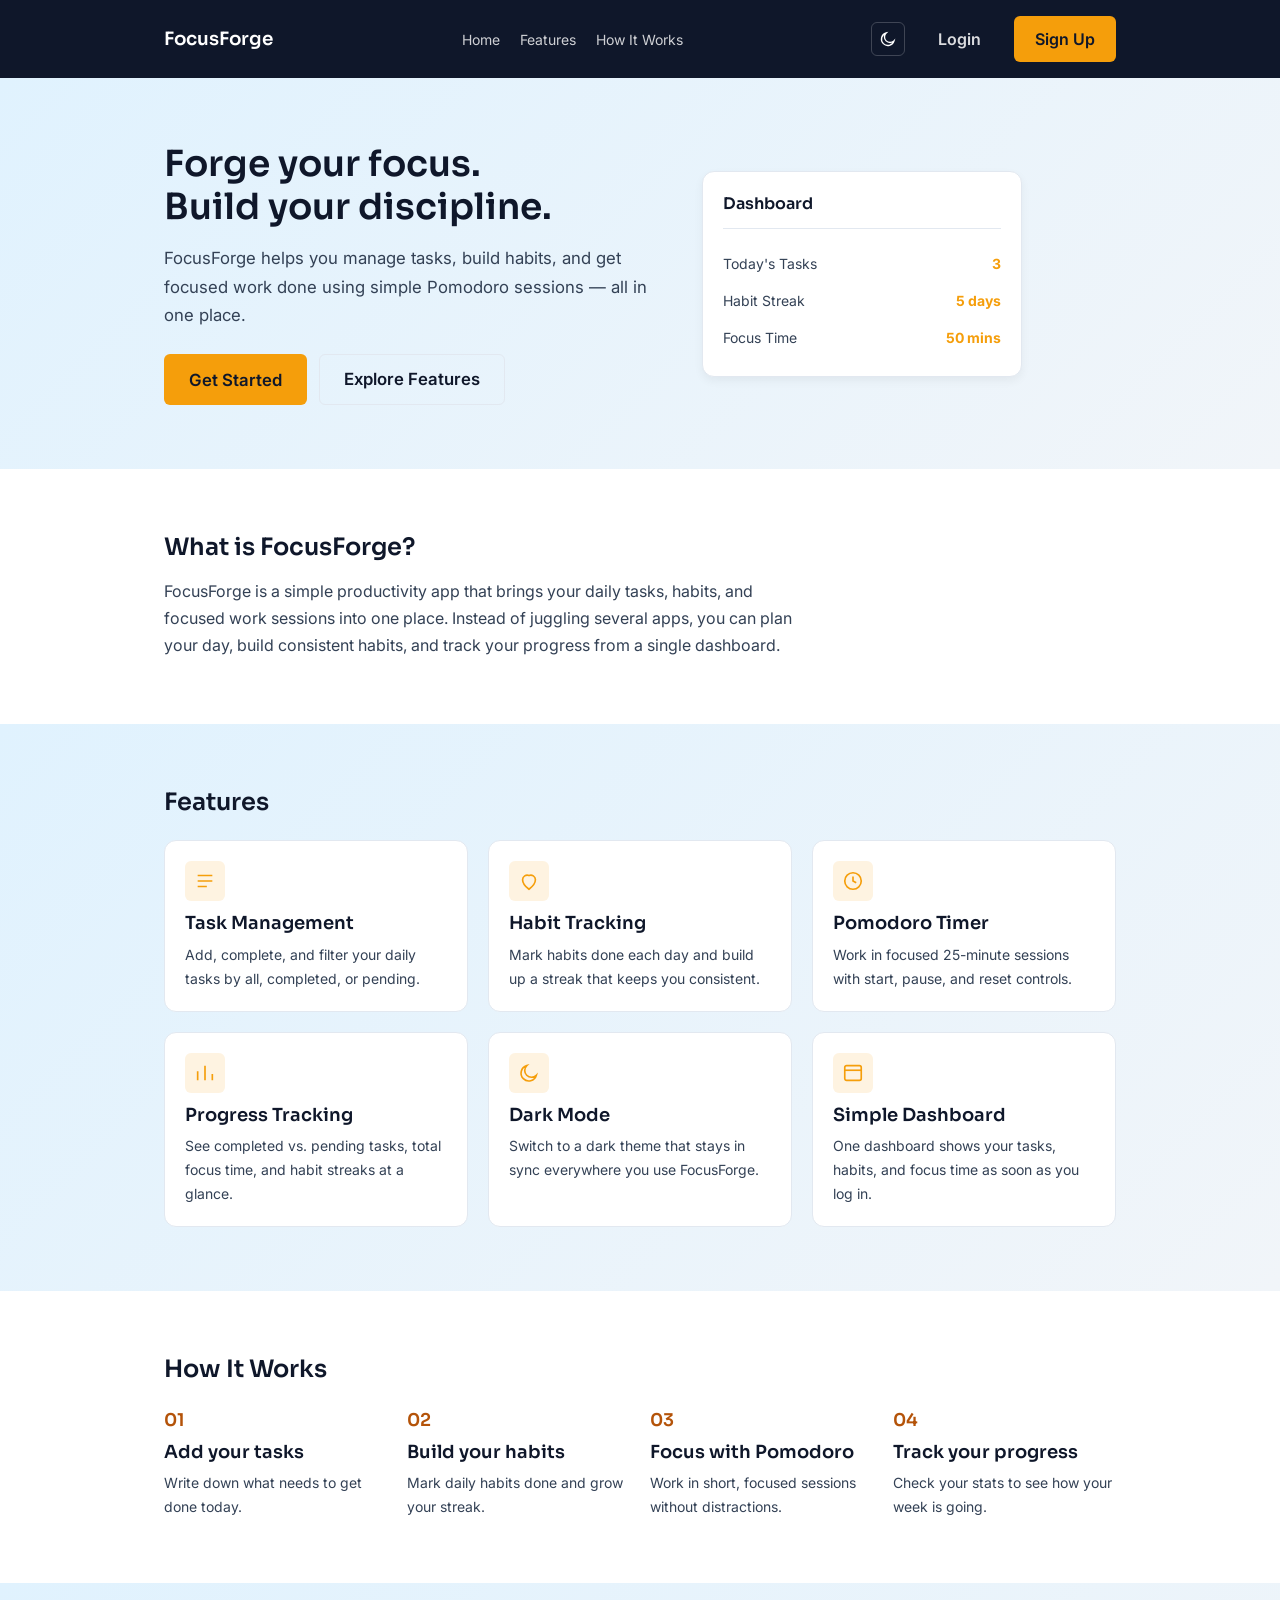
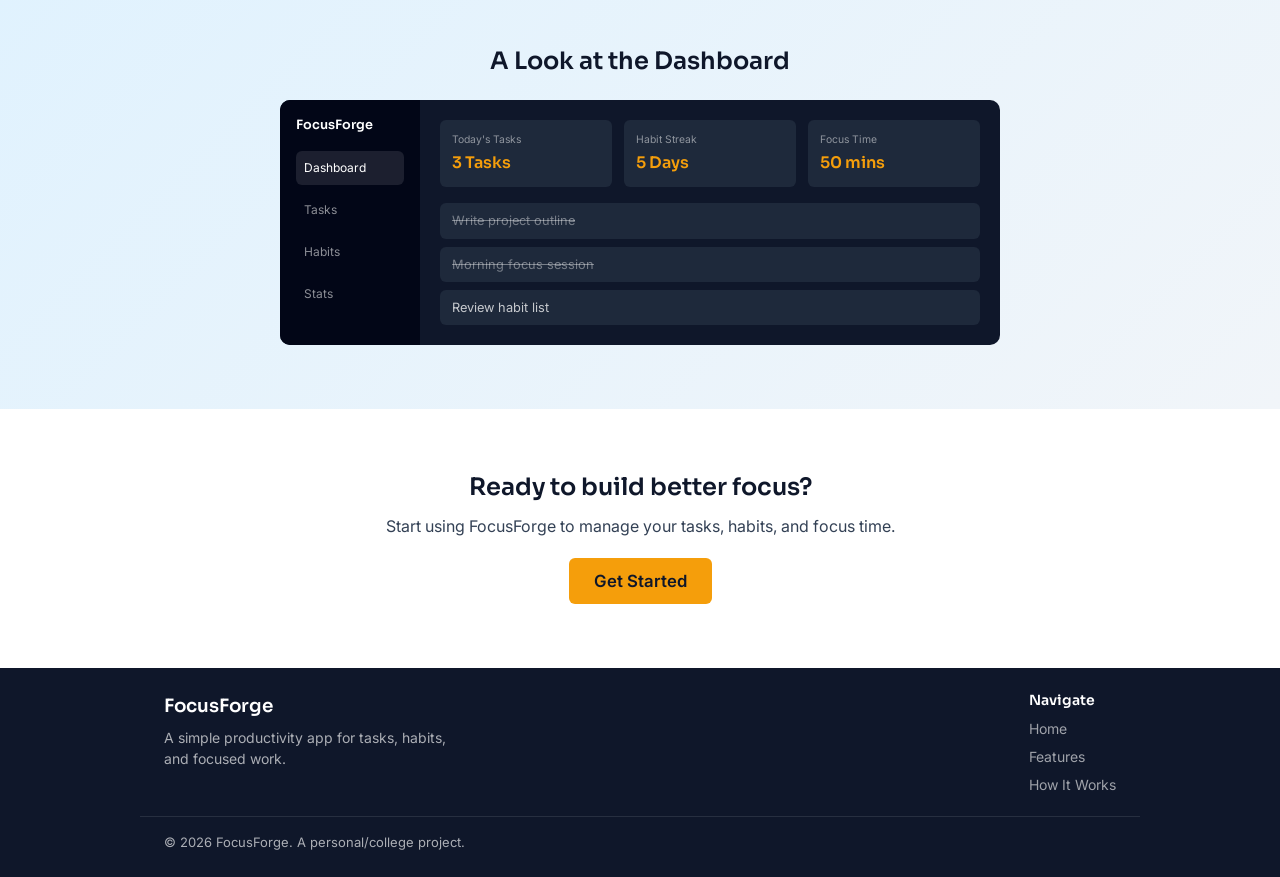
==== commit a6debf31: "Improve accessibility and usability across FocusForge" ====
--- a/index.html
+++ b/index.html
@@ -14,6 +14,9 @@
 </head>
 <body>
 
+    <!-- Keyboard users can jump straight past the repeated header -->
+    <a class="skip-link" href="#main-content">Skip to main content</a>
+
     <!-- ============ NAVIGATION ============ -->
     <header class="site-header">
         <div class="nav-inner">
@@ -56,7 +59,7 @@
         </nav>
     </header>
 
-    <main>
+    <main id="main-content">
         <!-- ============ HERO ============ -->
         <section id="home" class="hero">
             <div class="hero-inner">
--- a/css/tokens.css
+++ b/css/tokens.css
@@ -33,6 +33,8 @@
 
     --gold-500: #f59e0b;   /* forge-gold: primary brand accent */
     --gold-600: #d97706;   /* forge-gold hover/active           */
+    --gold-700: #b45309;   /* deep gold for gold-as-TEXT on light
+                              backgrounds (5.1:1 on white)       */
 
     --blue-400: #38bdf8;   /* secondary accent (existing brand blue) */
     --blue-500: #0ea5e9;   /* secondary accent hover                 */
@@ -68,6 +70,10 @@
 
     --accent-gold: var(--gold-500);
     --accent-gold-hover: var(--gold-600);
+    /* Gold used where it acts as TEXT on light surfaces (modal links,
+       step numbers). The bright gold is only ~2.2:1 on white and fails
+       WCAG AA; this darker shade reaches ~5.1:1. */
+    --accent-gold-text: var(--gold-700);
     --accent-blue: var(--blue-400);
     --accent-blue-hover: var(--blue-500);
 
@@ -78,6 +84,11 @@
     --color-danger: var(--red-500);
     --color-danger-hover: var(--red-600);
 
+    /* Text-safe variants of success/danger for SMALL text on light
+       backgrounds. The brighter hues above stay for fills and borders. */
+    --color-success-text: #15803d;
+    --color-error-text: var(--red-600);
+
     --input-bg: var(--white);
     --input-text: var(--text-primary);
     --input-border: #cccccc;
@@ -90,7 +101,8 @@
     --filter-btn-text: var(--text-primary);
     --filter-btn-hover-bg: #cbd5e1;
     --filter-btn-active-bg: var(--accent-blue);
-    --filter-btn-active-text: var(--white);
+    /* Dark label: white on the sky-blue accent was only ~2.1:1. */
+    --filter-btn-active-text: var(--navy-900);
 
     --shadow-color: rgba(0, 0, 0, 0.05);
     --shadow-color-strong: rgba(0, 0, 0, 0.08);
@@ -201,7 +213,14 @@
     --filter-btn-bg: var(--navy-700);
     --filter-btn-text: var(--white);
     --filter-btn-active-bg: var(--blue-500);
-    --filter-btn-active-text: var(--white);
+    /* Dark label: white on the blue accent was only ~2.8:1. */
+    --filter-btn-active-text: var(--navy-900);
+
+    /* In dark mode the BRIGHT accents pass on the dark surfaces, so
+       the text-safe variants flip back to the vivid hues. */
+    --accent-gold-text: var(--gold-500);
+    --color-success-text: var(--green-500);
+    --color-error-text: #f87171;
 
     --shadow-color: rgba(0, 0, 0, 0.25);
     --shadow-color-strong: rgba(0, 0, 0, 0.35);
--- a/css/base.css
+++ b/css/base.css
@@ -79,6 +79,12 @@
 [tabindex]:focus-visible {
     outline: var(--focus-ring-width) solid var(--focus-ring-color);
     outline-offset: var(--focus-ring-offset);
+    /* Dark companion ring that fills the outline-offset gap. The gold
+       outline alone is only ~2:1 against white/light backgrounds, so
+       this guarantees a high-contrast ring in BOTH themes (on dark
+       backgrounds the gold ring already contrasts at ~8:1 and this
+       companion is barely visible). */
+    box-shadow: 0 0 0 var(--focus-ring-offset) var(--navy-900);
 }
 
 /* ---------- Selection ---------- */
@@ -99,3 +105,37 @@
     white-space: nowrap;
     border: 0;
 }
+
+/* ---------- Skip link: first tab stop on every page, visible only
+     when it receives the keyboard's focus ---------- */
+.skip-link {
+    position: absolute;
+    left: -9999px;
+    top: 0;
+    z-index: 200;
+}
+
+.skip-link:focus {
+    left: var(--space-4);
+    top: var(--space-4);
+    padding: var(--space-3) var(--space-4);
+    background: var(--bg-surface);
+    color: var(--text-primary);
+    border-radius: var(--radius-sm);
+    box-shadow: var(--shadow-lg);
+}
+
+/* ---------- Placeholder text: theme-aware and AA-contrast
+     (browser default colors are unreliable on dark inputs) ---------- */
+::placeholder {
+    color: var(--text-muted);
+    opacity: 1;
+}
+
+/* ---------- Respect the system "reduce motion" setting ---------- */
+@media (prefers-reduced-motion: reduce) {
+    * {
+        transition: none !important;
+        animation: none !important;
+    }
+}
--- a/css/landing.css
+++ b/css/landing.css
@@ -93,7 +93,8 @@
     background: none;
     border: none;
     padding: 0;
-    color: var(--accent-gold);
+    /* Text-safe gold: bright gold was ~2.2:1 on the white modal. */
+    color: var(--accent-gold-text);
     font-weight: var(--fw-semibold);
     text-decoration: underline;
     cursor: pointer;
@@ -428,7 +429,8 @@
     display: block;
     font-family: var(--font-display);
     font-size: 1.1rem;
-    color: var(--accent-gold);
+    /* Text-safe gold: bright gold was ~2.2:1 on the white section. */
+    color: var(--accent-gold-text);
     font-weight: var(--fw-semibold);
     margin-bottom: var(--space-2);
 }
@@ -748,13 +750,15 @@
     display: block;
     min-height: 1.1em;
     font-size: var(--fs-xs);
-    color: var(--color-danger);
+    /* Theme-aware red: red-500 was ~3.8:1 in both themes. */
+    color: var(--color-error-text);
     margin-top: var(--space-1);
 }
 
 .form-success {
     background: rgba(34, 197, 94, 0.1);
-    color: var(--color-success-hover);
+    /* Theme-aware green: green-600 on the tinted background was ~3.0:1. */
+    color: var(--color-success-text);
     border: 1px solid rgba(34, 197, 94, 0.3);
     border-radius: var(--radius-sm);
     padding: var(--space-3);
